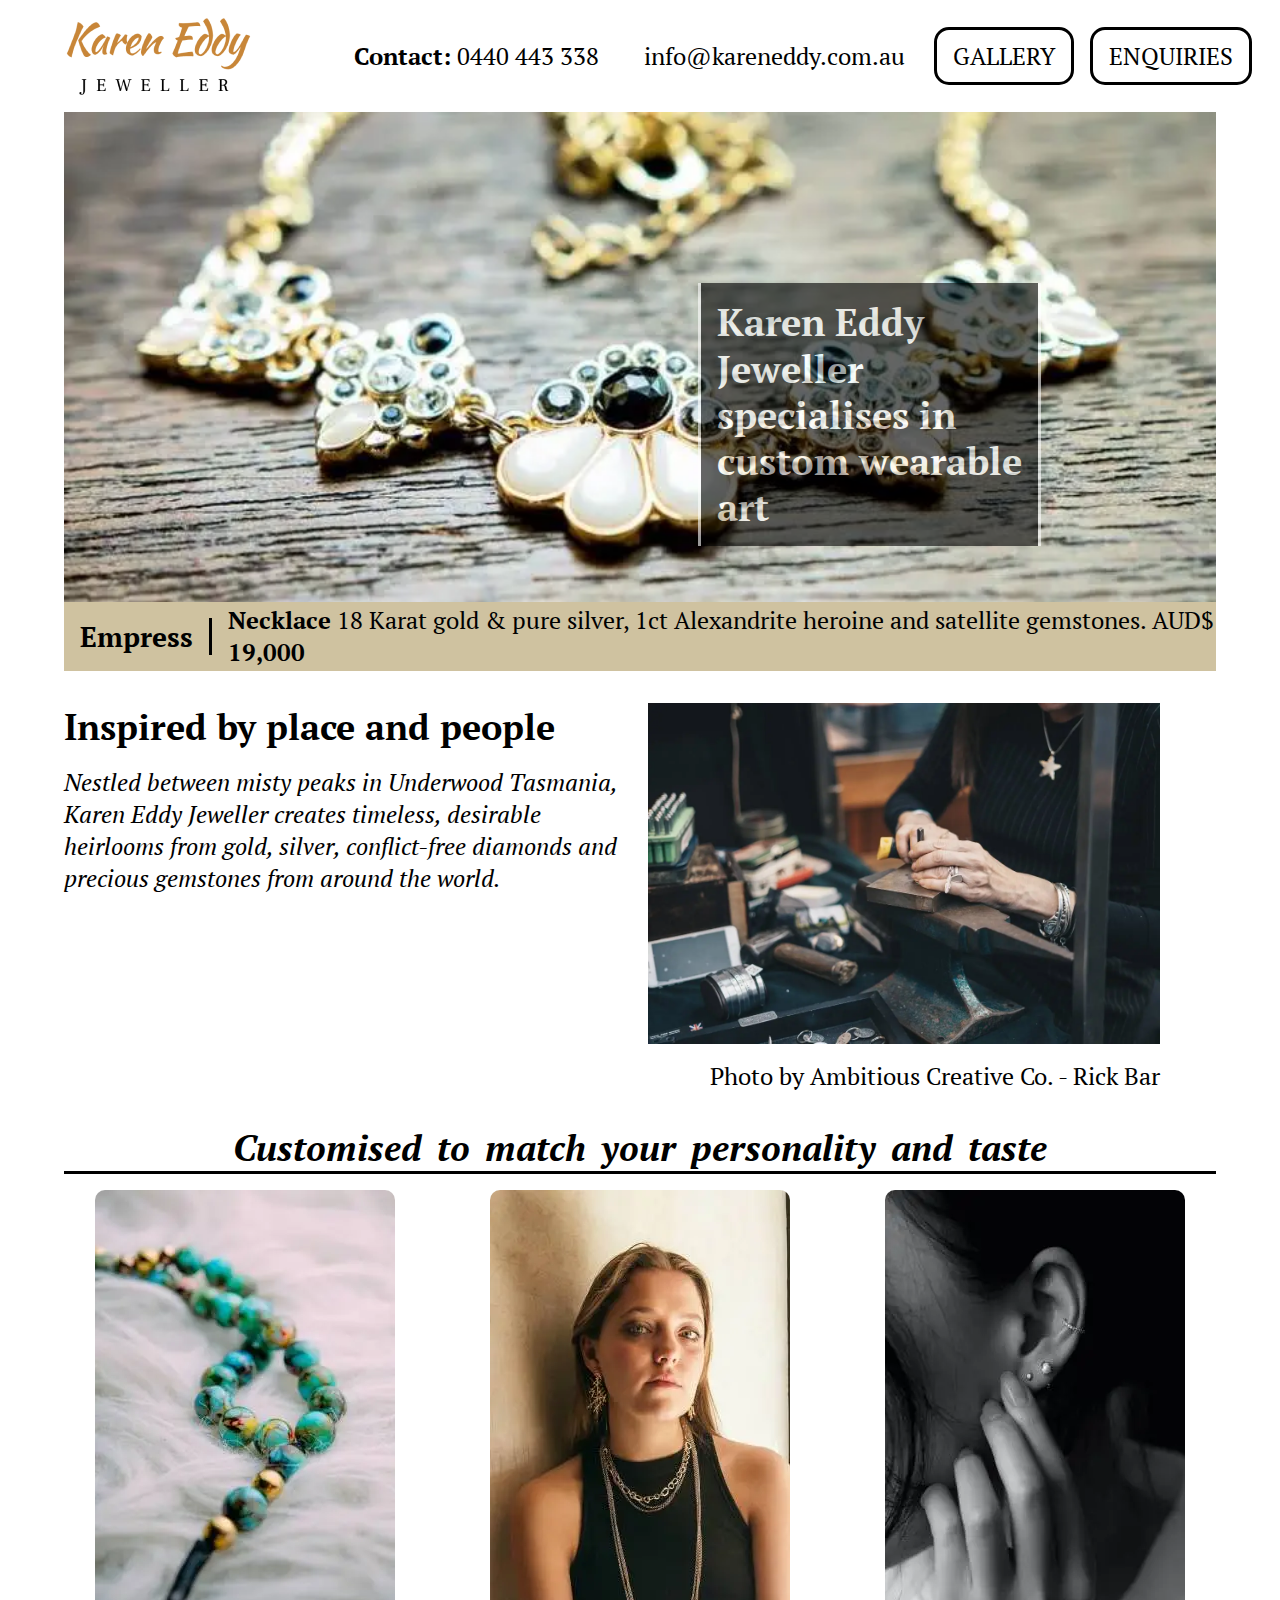
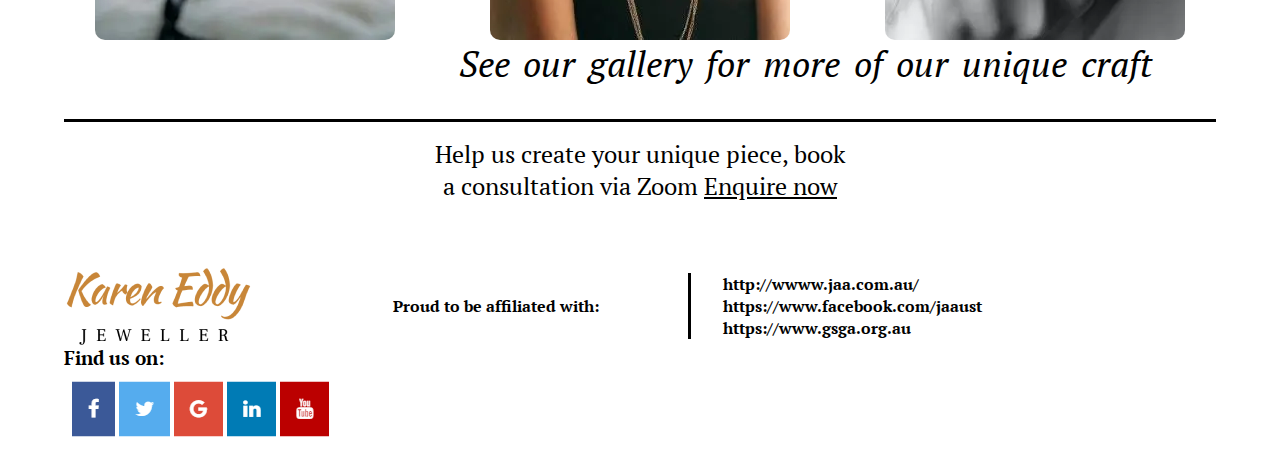
==== index.html @ 3f319aed "update catch" ====
<!DOCTYPE html>
<html lang="en">
<head>
<meta charset="UTF-8">
<meta name="viewport" content="width=device-width, initial-scale=1.0">
<meta http-equiv="Cache-Control" content="public, max-age=3600">
<link rel="stylesheet" href="css/index-style.css?v=12345">
<link rel="preconnect" href="https://fonts.googleapis.com">
<link rel="preconnect" href="https://fonts.gstatic.com" crossorigin>
<link href="https://fonts.googleapis.com/css2?family=PT+Serif:ital,wght@0,400;0,700;1,400;1,700&display=swap" rel="stylesheet">
<title>Karen Eddy Jeweller</title>
<link rel="icon" href="img/favicon.ico" type="image/ico">
<link rel="icon" href="img/favicon.png" type="image/png">
</head>
<body>
<header>
<nav><a href="index.html" aria-label="Visit the Homepage"><img class="logo" src="img/karen-eddy-logo.png" alt="Karen Eddy Jeweller Logo"></a></nav>
<nav><a href="tel:0440443338"><b>Contact: </b> 0440 443 338</a></nav>
<nav><a class="mailto" href="mailto:info@kareneddy.com.au">info@kareneddy.com.au</a></nav>
<nav class="two-buttons">
<a class="gallery-button button-shape" href="gallery.html">GALLERY</a>
<a class="contact-button button-shape" href="contact.html">ENQUIRIES</a>
</nav>
</header>
<main>
<section class="hero">
<img class="hero-img" src="img/hero.webp" alt="hero img">
<h1>Karen Eddy<br> Jeweller <br> specialises in <br> custom wearable <br> art</h1>
<div class="hero-text">
<h3 class="v-line">Empress</h3>
<p><b>Necklace </b>18 Karat gold & pure silver, 1ct Alexandrite heroine and satellite gemstones. AUD$ <b>19,000</b></p>
</div>
</section>
<section class="inspired">
<div>
<h2>Inspired by place and people</h2>
<p>Nestled between misty peaks in Underwood Tasmania, Karen Eddy Jeweller creates timeless, desirable heirlooms from gold, silver, conflict-free diamonds and precious gemstones from around the world.</p>
</div>
<div>
<figure><img src="img/rick-barrett-1200x800.webp" alt="rick barrett">
<figcaption>Photo by Ambitious Creative Co. - Rick Bar</figcaption>
</figure>
</div>
</section>
<section class="customised">
<h2>Customised to match your personality and taste</h2>
<div class="three-pics">
<img src="img/blue-ncklce300.webp" alt="blue Necklace">
<img src="img/alvaro-300.webp" alt="alvaro">
<img src="img/cat-han-300.webp" alt="cat han">
</div>
<p>See our gallery for more of our unique craft</p>
</section>
<p class="center">Help us create your unique piece, book <br> a consultation via Zoom <a href="https://l.messenger.com/l.php?u=https%3A%2F%2Fzoom.us%2Fj%2F5516921277%3Fpwd%3DQnNYa2laWkFjTUZHS0JlYVZRZE9TZz09&h=AT195xchZKoIIgQfu7_6YPaNGBlKBGtDqMNAaRHPLNyatQp94a1ZLDa_4GCEI8zscUtChY9Wft1dwDy5FuY_3c-qdDzVteqWljWtGcA4yQSqy2ZzFU0yNW_iviPTFX38iOUr5g">Enquire now</a></p>
</main>
<footer>
<a href="index.html" aria-label="Visit the Homepage"><img class="logo" src="img/karen-eddy-logo.png" alt="Karen Eddy Jeweller Logo"></a>
<div class="footer-middle">
<h4>Proud to be affiliated with:</h4>
<div class="footer-links">
<a href="https://wwww.jaa.com.au/">http://wwww.jaa.com.au/</a> <br>
<a href="https://www.facebook.com/jaaust">https://www.facebook.com/jaaust</a><br>
<a href="https://www.gsga.org.au">https://www.gsga.org.au</a> <br>
</div>
</div>
<div>
<h3>Find us on:</h3> <img src="img/socials.png" alt="">
</div>
</footer>
</body>
</html>
---- css/index-style.css ----
* {
  padding: 0;
  margin: 0;
  box-sizing: border-box;
}
html {
  scroll-behavior: smooth;
}
img {
  display: block;
  max-width: 100%;
  height: auto;
  box-sizing: border-box;
}
body {
  font-family: "PT Serif", serif;
  font-style: normal;
  margin: 0 auto;
  max-width: 90vw;
  font-size: min(max(1.3em, 3vw), 1.5em);
}
header {
  display: grid;
  grid-template-columns: repeat(auto-fill, minmax(260px, 1fr));
  justify-content: space-evenly;
  gap: 0.5rem;
  align-items: center;
  padding: 1rem 0;
}
.two-buttons {
  display: grid;
  grid-template-columns: 1fr 1fr;
  gap: 1rem;
  justify-content: center;
  margin: 0 auto;
}
a {
  text-decoration: none;
  color: black;
}
.button-shape {
  display: inline-block;
  border: solid black;
  padding: 0.6rem 1rem;
  cursor: pointer;
  border-radius: 15px;
  text-align: center;
  align-items: center;
  margin: auto;
}
.hero {
  background-color: #cfc2a0;
  display: grid;
  grid-template-columns: 1fr; /* Single column */
  grid-template-rows: auto; /* Auto-sized rows */
}
.hero-img {
  min-width: 90vw;
  grid-column: 1; /* Image spans the entire column */
  grid-row: 1; /* Image occupies the first row */
  max-width: 100%; /* Ensure image doesn't overflow */
}
h1 {
  grid-column: 1; /* Overlay content in the same grid area as the image */
  grid-row: 1; /* Overlay content occupies the same row as the image */
  position: relative; /* Adjust as needed */
  width: fit-content;
  height: fit-content;
  top: 35%;
  left: 55%;
  color: white;
  background: black;
  border-left: solid white 0.2rem;
  border-right: solid white 0.2rem;
  padding: 1rem;
  opacity: 0.6;
  font-size: 3vw;
  line-height: 1.2;
}
.hero-text {
  display: flex;
  align-items: center;
}
.v-line {
  border-right: solid black;
  margin: 1rem;
  padding-right: 1rem;
}
.inspired h2 {
  margin-bottom: 1rem;
}
.inspired {
  display: grid;
  grid-template-columns: repeat(auto-fill, minmax(450px, 1fr));
  gap: 1rem;
  padding: 2rem 0;
}
.inspired figure {
  max-width: 40vw;
  border-radius: 0.7rem;
  text-align: end;
}
.inspired p {
  font-weight: 400;
  font-style: italic;
}
.inspired figcaption {
  padding-top: 1rem;
}
.customised h2 {
  text-align: center;
  font-style: italic;
  word-spacing: 5px;
  border-bottom: solid black;
}
/* Grid for Three Pictures */
.three-pics {
  display: grid;
  grid-template-columns: repeat(auto-fit, minmax(200px, 1fr));
  gap: 2rem;
  padding: 1rem 0rem 5rem 0rem;
  margin: 0 auto; /* Center the grid horizontally */
}
/* Customized Image Styling */
.customised img {
  border-radius: 10px;
  display: block; /* Remove any extra spacing around images */
  margin: 0 auto; /* Center images horizontally */
}
/* Customized Paragraph */
.customised p {
  margin-top: -5rem;
  margin-right: 4rem;
  text-align: end;
  word-spacing: 0.3rem;
  font-style: italic;
  font-size: min(max(1.3em, 3vw), 1.5em);
}
/* Footer Styles */
hr {
  width: 80%;
  margin: 0 auto;
}
.center {
  padding: 1rem;
  text-align: center;
  margin: 2rem 0 3rem;
  font-size: min(max(1em, 1.5vw), 1.5em);
  border-top: solid black;
}
.center a {
  text-decoration: underline;
}
footer {
  display: flex;
  flex-wrap: wrap;
  align-items: center;
  justify-content: stretch;
  margin-bottom: 1rem;
  font-weight: 700;
  font-size: medium;
}
footer :nth-child(1),
footer :nth-child(2) {
  padding-right: 2rem;
}
footer :nth-child(2) {
  flex-grow: 3;
}
footer :nth-child(1),
footer :nth-child(3) {
  flex-grow: 1;
}
.footer-middle {
  display: flex;
  flex-wrap: wrap;
  align-items: center;
}
.footer-links {
  border-left: solid black;
  padding-left: 2rem;
}
footer h3 {
  padding-bottom: 0.3rem;
}
footer a {
  font-weight: 700;
}
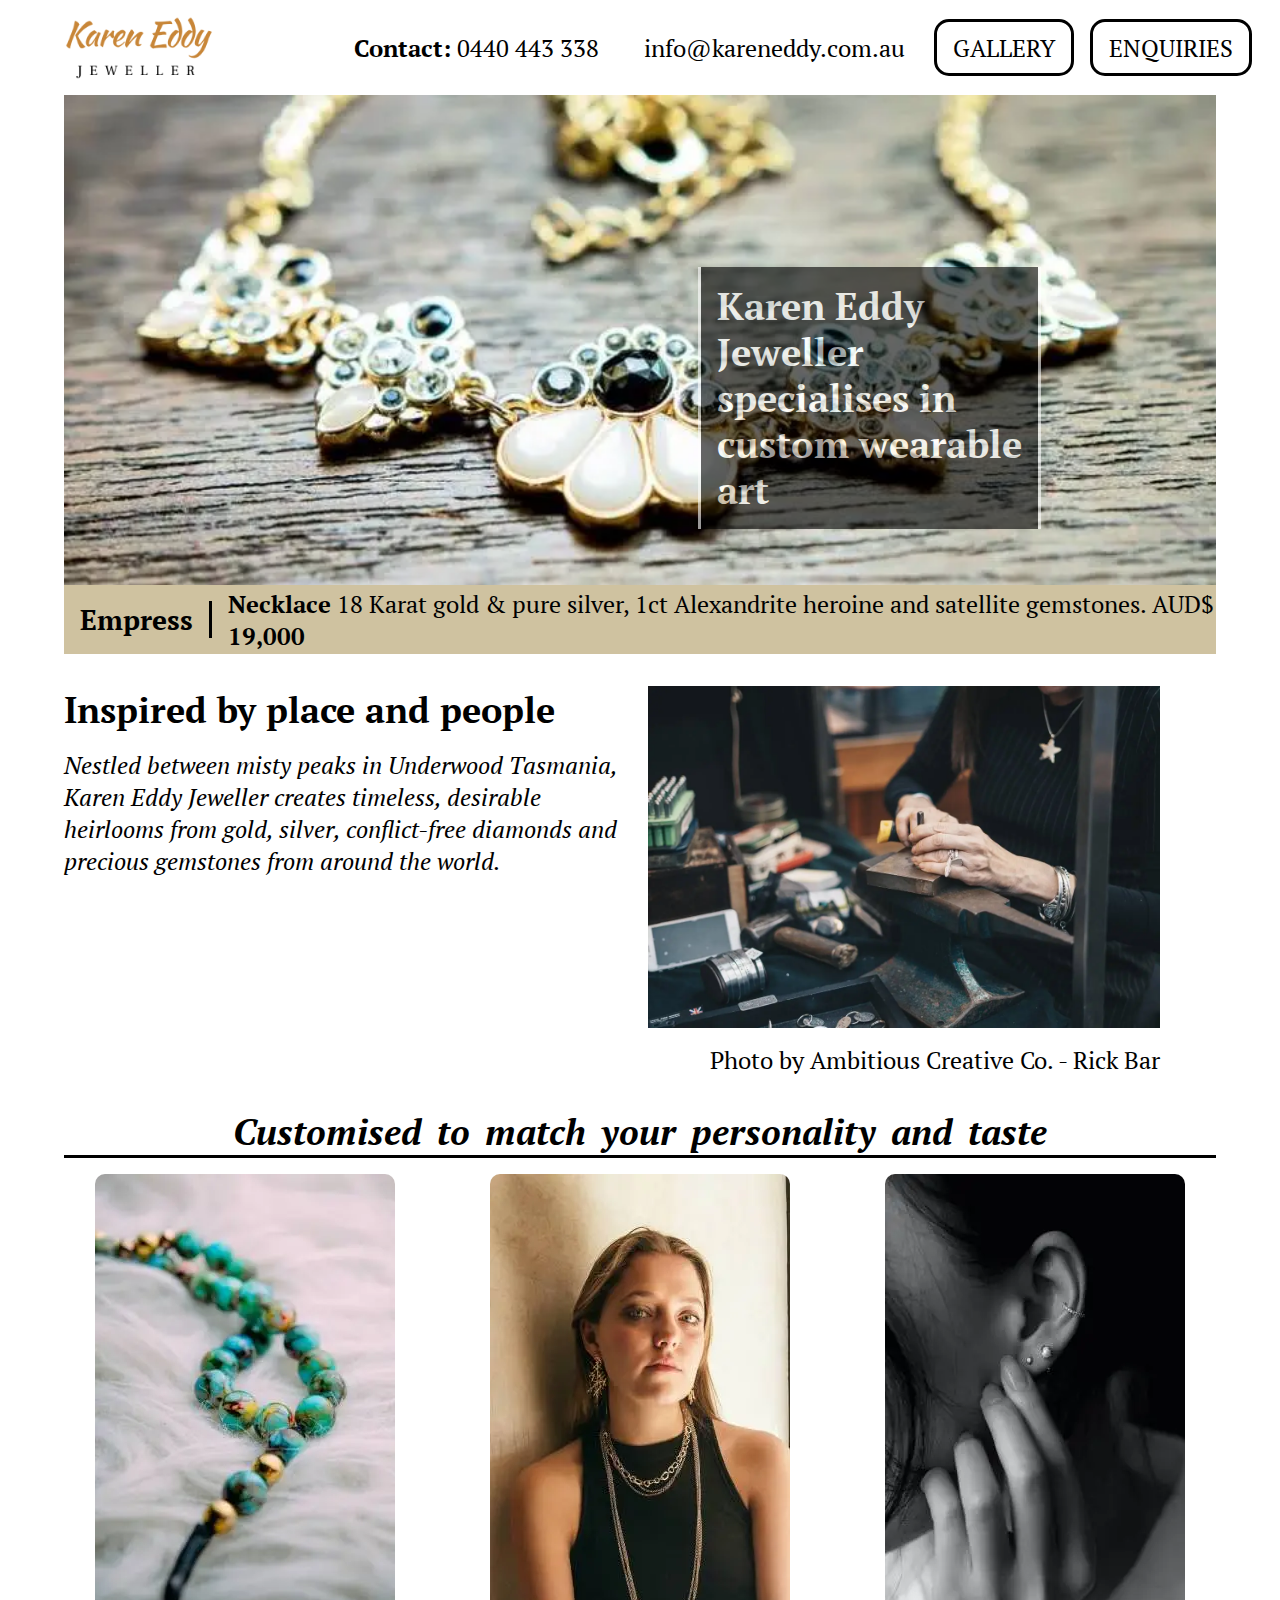
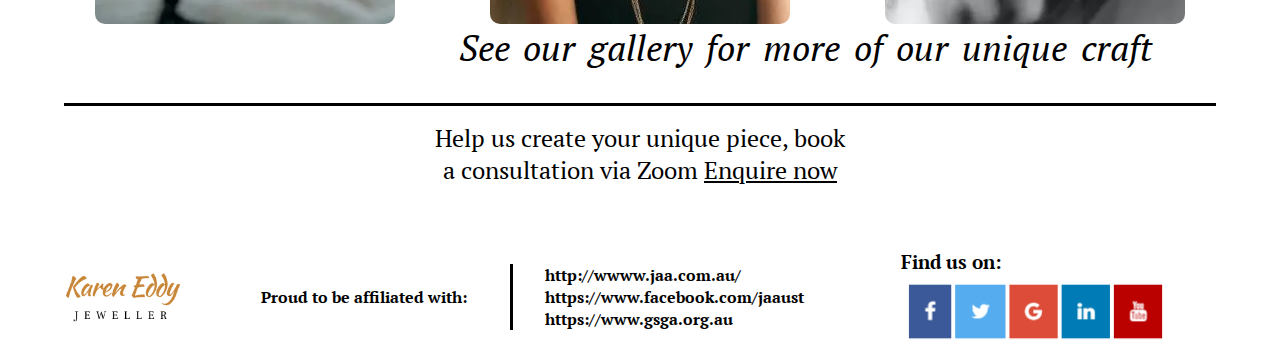
==== commit 8e8ac763: "image update" ====
--- a/index.html
+++ b/index.html
@@ -14,7 +14,7 @@
 </head>
 <body>
 <header>
-<nav><a href="index.html" aria-label="Visit the Homepage"><img class="logo" src="img/karen-eddy-logo.png" alt="Karen Eddy Jeweller Logo"></a></nav>
+<nav><a href="index.html" aria-label="Visit the Homepage"><img class="logo" src="img/karen-eddy-logo.png" alt="Karen Eddy Jeweller Logo" width="150" height="70" /></a></nav>
 <nav><a href="tel:0440443338"><b>Contact: </b> 0440 443 338</a></nav>
 <nav><a class="mailto" href="mailto:info@kareneddy.com.au">info@kareneddy.com.au</a></nav>
 <nav class="two-buttons">
@@ -24,7 +24,7 @@
 </header>
 <main>
 <section class="hero">
-<img class="hero-img" src="img/hero.webp" alt="hero img">
+<img class="hero-img" src="img/hero.webp" alt="hero img" width="1200" height="800" />
 <h1>Karen Eddy<br> Jeweller <br> specialises in <br> custom wearable <br> art</h1>
 <div class="hero-text">
 <h3 class="v-line">Empress</h3>
@@ -37,7 +37,7 @@
 <p>Nestled between misty peaks in Underwood Tasmania, Karen Eddy Jeweller creates timeless, desirable heirlooms from gold, silver, conflict-free diamonds and precious gemstones from around the world.</p>
 </div>
 <div>
-<figure><img src="img/rick-barrett-1200x800.webp" alt="rick barrett">
+<figure><img src="img/rick-barrett-1200x800.webp" alt="rick barrett" width="600" height="400" />
 <figcaption>Photo by Ambitious Creative Co. - Rick Bar</figcaption>
 </figure>
 </div>
@@ -45,16 +45,16 @@
 <section class="customised">
 <h2>Customised to match your personality and taste</h2>
 <div class="three-pics">
-<img src="img/blue-ncklce300.webp" alt="blue Necklace">
-<img src="img/alvaro-300.webp" alt="alvaro">
-<img src="img/cat-han-300.webp" alt="cat han">
+<img loading="lazy" src="img/blue-ncklce300.webp" alt="blue Necklace" width="300" height="300" />
+<img loading="lazy" src="img/alvaro-300.webp" alt="alvaro" width="300" height="300" />
+<img loading="lazy" src="img/cat-han-300.webp" alt="cat han" width="300" height="300" />
 </div>
 <p>See our gallery for more of our unique craft</p>
 </section>
 <p class="center">Help us create your unique piece, book <br> a consultation via Zoom <a href="https://l.messenger.com/l.php?u=https%3A%2F%2Fzoom.us%2Fj%2F5516921277%3Fpwd%3DQnNYa2laWkFjTUZHS0JlYVZRZE9TZz09&h=AT195xchZKoIIgQfu7_6YPaNGBlKBGtDqMNAaRHPLNyatQp94a1ZLDa_4GCEI8zscUtChY9Wft1dwDy5FuY_3c-qdDzVteqWljWtGcA4yQSqy2ZzFU0yNW_iviPTFX38iOUr5g">Enquire now</a></p>
 </main>
 <footer>
-<a href="index.html" aria-label="Visit the Homepage"><img class="logo" src="img/karen-eddy-logo.png" alt="Karen Eddy Jeweller Logo"></a>
+<a href="index.html" aria-label="Visit the Homepage"><img loading="lazy" class="logo" src="img/karen-eddy-logo.png" alt="Karen Eddy Jeweller Logo" width="150" height="70" /></a>
 <div class="footer-middle">
 <h4>Proud to be affiliated with:</h4>
 <div class="footer-links">
@@ -64,7 +64,7 @@
 </div>
 </div>
 <div>
-<h3>Find us on:</h3> <img src="img/socials.png" alt="">
+<h3>Find us on:</h3> <img loading="lazy" src="img/socials.png" alt="social links"width="300" height="70" />
 </div>
 </footer>
 </body>
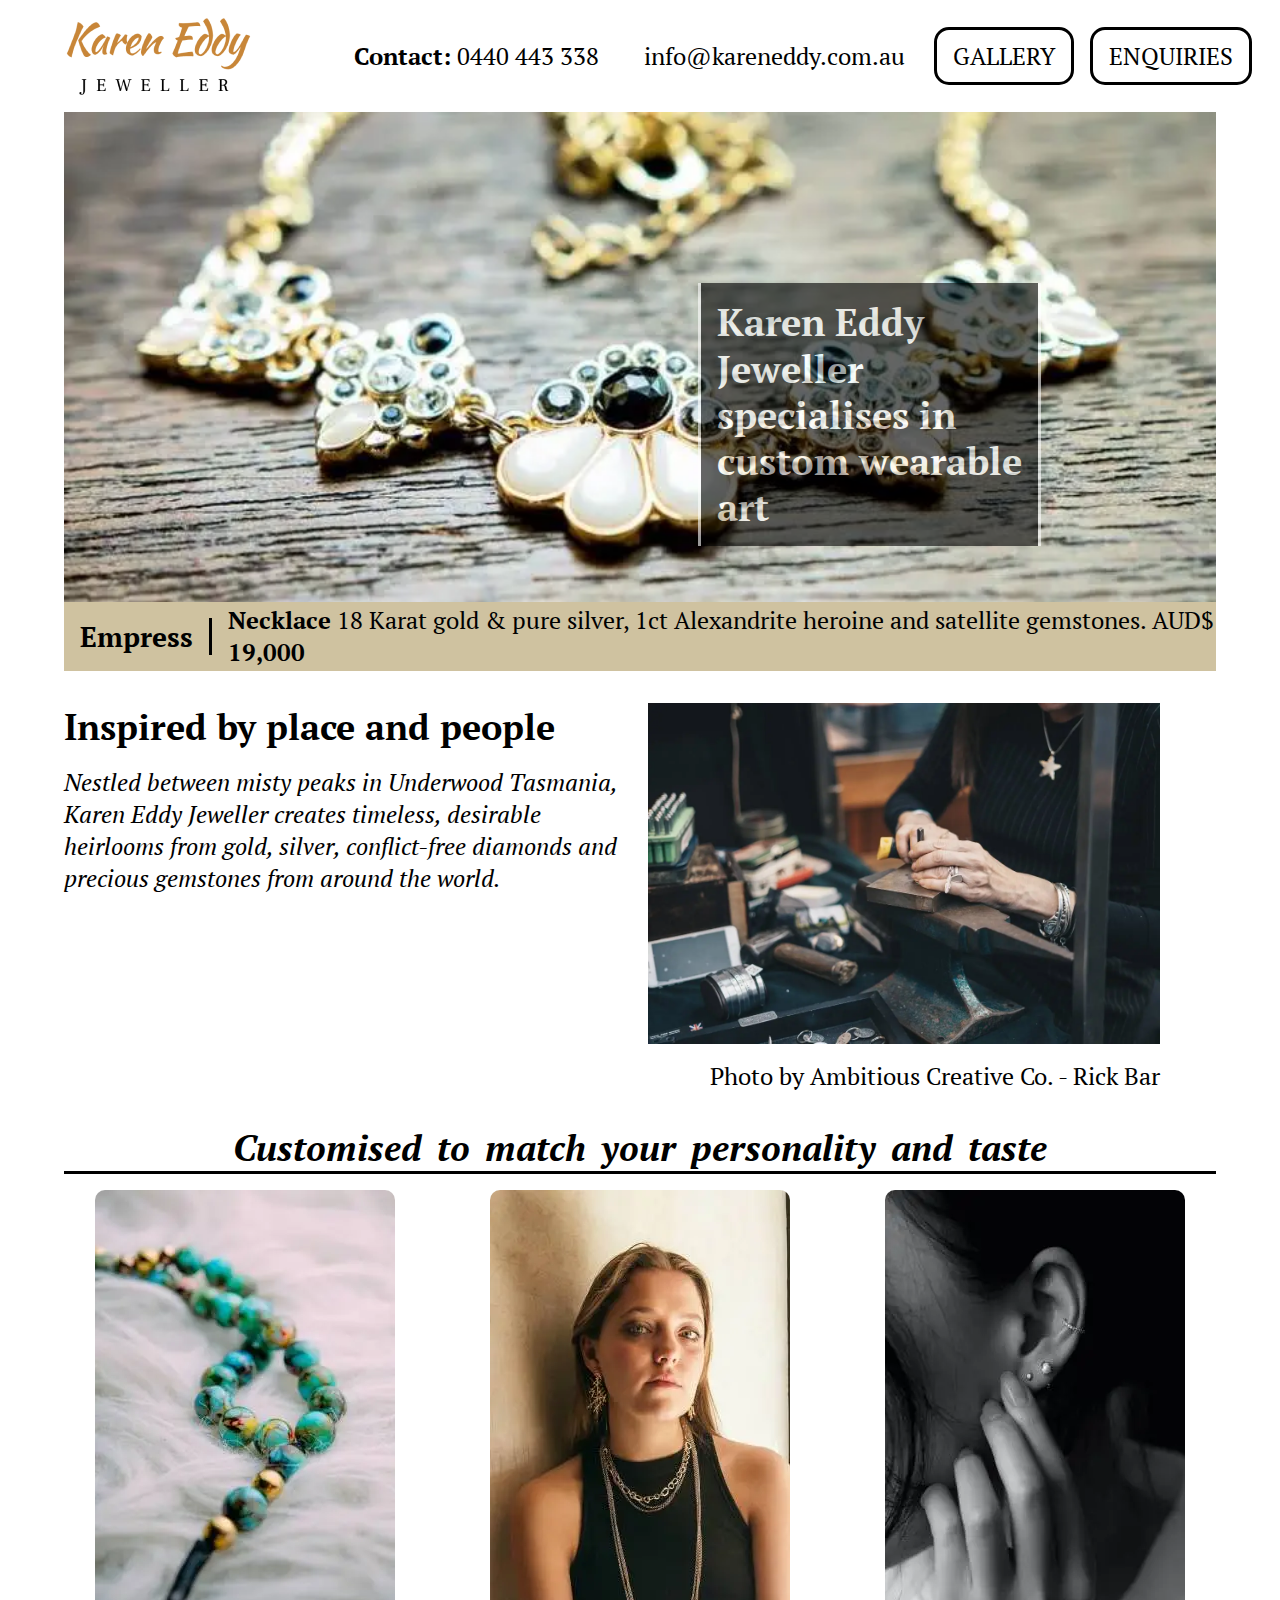
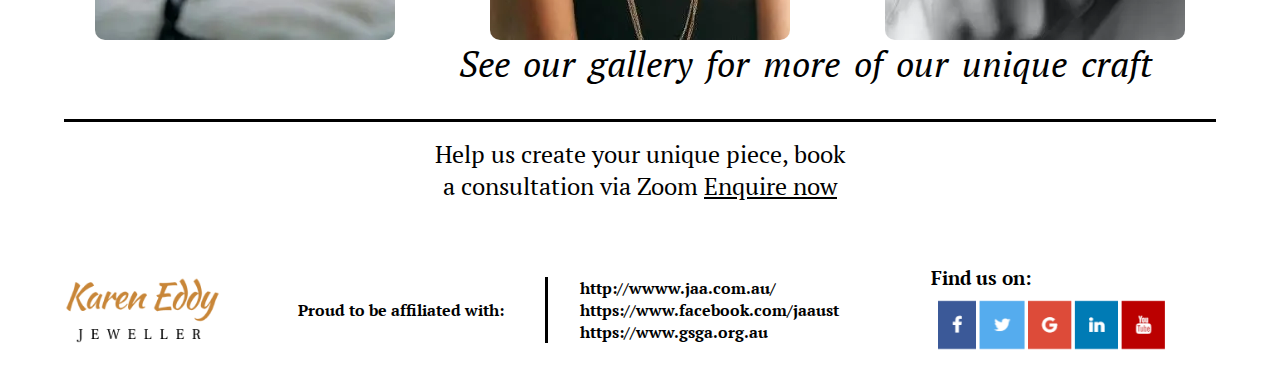
==== commit e39cd128: "update size pic" ====
--- a/index.html
+++ b/index.html
@@ -14,7 +14,7 @@
 </head>
 <body>
 <header>
-<nav><a href="index.html" aria-label="Visit the Homepage"><img class="logo" src="img/karen-eddy-logo.png" alt="Karen Eddy Jeweller Logo" width="150" height="70" /></a></nav>
+<nav><a href="index.html" aria-label="Visit the Homepage"><img class="logo" src="img/karen-eddy-logo.png" alt="Karen Eddy Jeweller Logo" width="189" height="80" /></a></nav>
 <nav><a href="tel:0440443338"><b>Contact: </b> 0440 443 338</a></nav>
 <nav><a class="mailto" href="mailto:info@kareneddy.com.au">info@kareneddy.com.au</a></nav>
 <nav class="two-buttons">
@@ -54,7 +54,7 @@
 <p class="center">Help us create your unique piece, book <br> a consultation via Zoom <a href="https://l.messenger.com/l.php?u=https%3A%2F%2Fzoom.us%2Fj%2F5516921277%3Fpwd%3DQnNYa2laWkFjTUZHS0JlYVZRZE9TZz09&h=AT195xchZKoIIgQfu7_6YPaNGBlKBGtDqMNAaRHPLNyatQp94a1ZLDa_4GCEI8zscUtChY9Wft1dwDy5FuY_3c-qdDzVteqWljWtGcA4yQSqy2ZzFU0yNW_iviPTFX38iOUr5g">Enquire now</a></p>
 </main>
 <footer>
-<a href="index.html" aria-label="Visit the Homepage"><img loading="lazy" class="logo" src="img/karen-eddy-logo.png" alt="Karen Eddy Jeweller Logo" width="150" height="70" /></a>
+<a href="index.html" aria-label="Visit the Homepage"><img loading="lazy" class="logo" src="img/karen-eddy-logo.png" alt="Karen Eddy Jeweller Logo" width="189" height="80" /></a>
 <div class="footer-middle">
 <h4>Proud to be affiliated with:</h4>
 <div class="footer-links">
@@ -64,7 +64,7 @@
 </div>
 </div>
 <div>
-<h3>Find us on:</h3> <img loading="lazy" src="img/socials.png" alt="social links"width="300" height="70" />
+<h3>Find us on:</h3> <img loading="lazy" src="img/socials.png" alt="social links"width="272" height="67" />
 </div>
 </footer>
 </body>
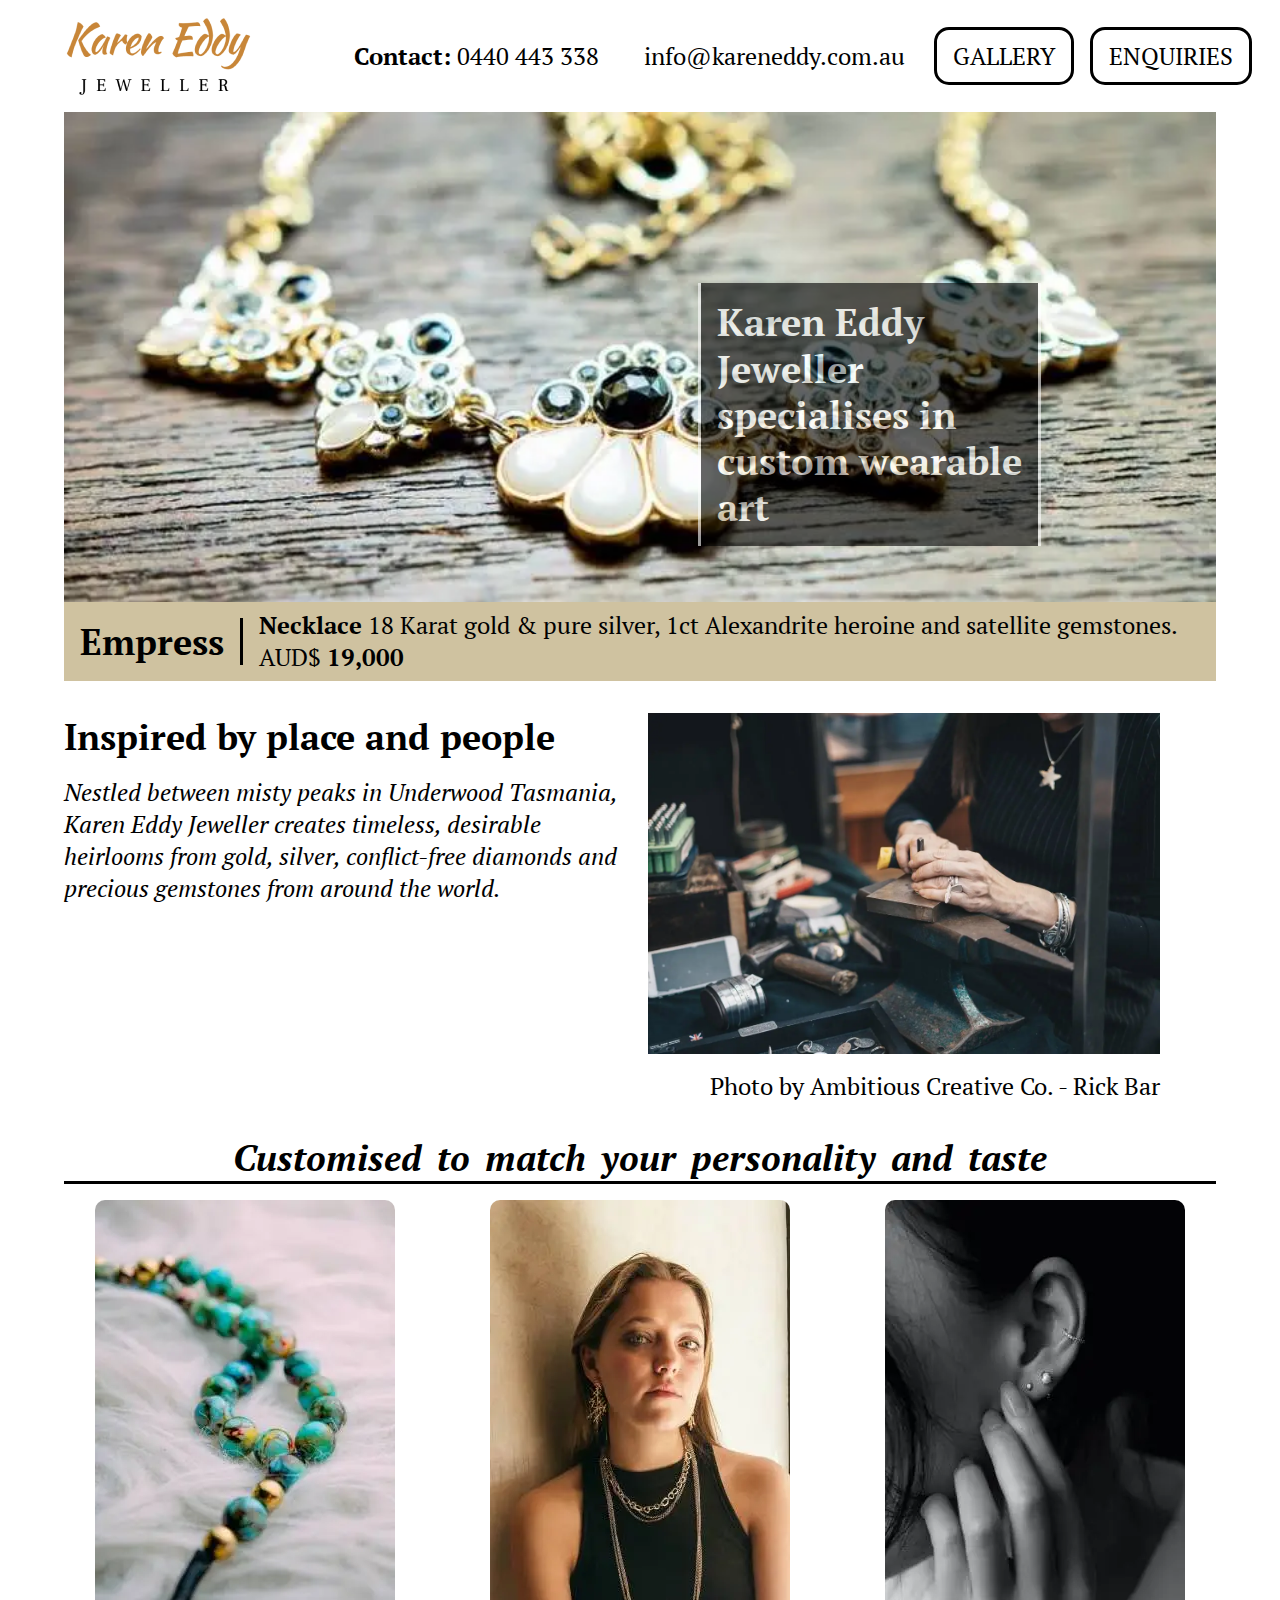
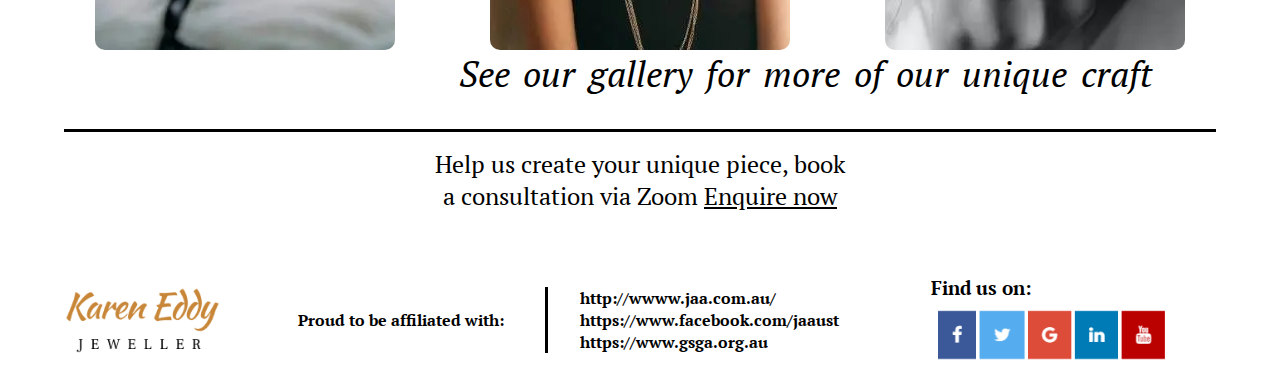
==== commit 50d9bc7e: "heading order" ====
--- a/index.html
+++ b/index.html
@@ -27,7 +27,7 @@
 <img class="hero-img" src="img/hero.webp" alt="hero img" width="1200" height="800" />
 <h1>Karen Eddy<br> Jeweller <br> specialises in <br> custom wearable <br> art</h1>
 <div class="hero-text">
-<h3 class="v-line">Empress</h3>
+<h2 class="v-line">Empress</h2>
 <p><b>Necklace </b>18 Karat gold & pure silver, 1ct Alexandrite heroine and satellite gemstones. AUD$ <b>19,000</b></p>
 </div>
 </section>
--- a/css/index-style.css
+++ b/css/index-style.css
@@ -10,14 +10,13 @@
   display: block;
   max-width: 100%;
   height: auto;
-  box-sizing: border-box;
 }
 body {
   font-family: "PT Serif", serif;
   font-style: normal;
   margin: 0 auto;
   max-width: 90vw;
-  font-size: min(max(1.3em, 3vw), 1.5em);
+  font-size: clamp(1.3em, 3vw, 1.5em);
 }
 header {
   display: grid;
@@ -51,19 +50,19 @@
 .hero {
   background-color: #cfc2a0;
   display: grid;
-  grid-template-columns: 1fr; /* Single column */
-  grid-template-rows: auto; /* Auto-sized rows */
+  grid-template-columns: 1fr;
+  grid-template-rows: auto;
 }
 .hero-img {
   min-width: 90vw;
-  grid-column: 1; /* Image spans the entire column */
-  grid-row: 1; /* Image occupies the first row */
-  max-width: 100%; /* Ensure image doesn't overflow */
+  grid-column: 1;
+  grid-row: 1;
+  max-width: 100%;
 }
 h1 {
-  grid-column: 1; /* Overlay content in the same grid area as the image */
-  grid-row: 1; /* Overlay content occupies the same row as the image */
-  position: relative; /* Adjust as needed */
+  grid-column: 1;
+  grid-row: 1;
+  position: relative;
   width: fit-content;
   height: fit-content;
   top: 35%;
@@ -113,30 +112,26 @@
   word-spacing: 5px;
   border-bottom: solid black;
 }
-/* Grid for Three Pictures */
 .three-pics {
   display: grid;
   grid-template-columns: repeat(auto-fit, minmax(200px, 1fr));
   gap: 2rem;
   padding: 1rem 0rem 5rem 0rem;
-  margin: 0 auto; /* Center the grid horizontally */
+  margin: 0 auto;
 }
-/* Customized Image Styling */
 .customised img {
   border-radius: 10px;
-  display: block; /* Remove any extra spacing around images */
-  margin: 0 auto; /* Center images horizontally */
+  display: block;
+  margin: 0 auto;
 }
-/* Customized Paragraph */
 .customised p {
   margin-top: -5rem;
   margin-right: 4rem;
   text-align: end;
   word-spacing: 0.3rem;
   font-style: italic;
-  font-size: min(max(1.3em, 3vw), 1.5em);
+  font-size: clamp(1.3em, 3vw, 1.5em);
 }
-/* Footer Styles */
 hr {
   width: 80%;
   margin: 0 auto;
@@ -145,7 +140,7 @@
   padding: 1rem;
   text-align: center;
   margin: 2rem 0 3rem;
-  font-size: min(max(1em, 1.5vw), 1.5em);
+  font-size: clamp(1em, 1.5vw, 1.5em);
   border-top: solid black;
 }
 .center a {
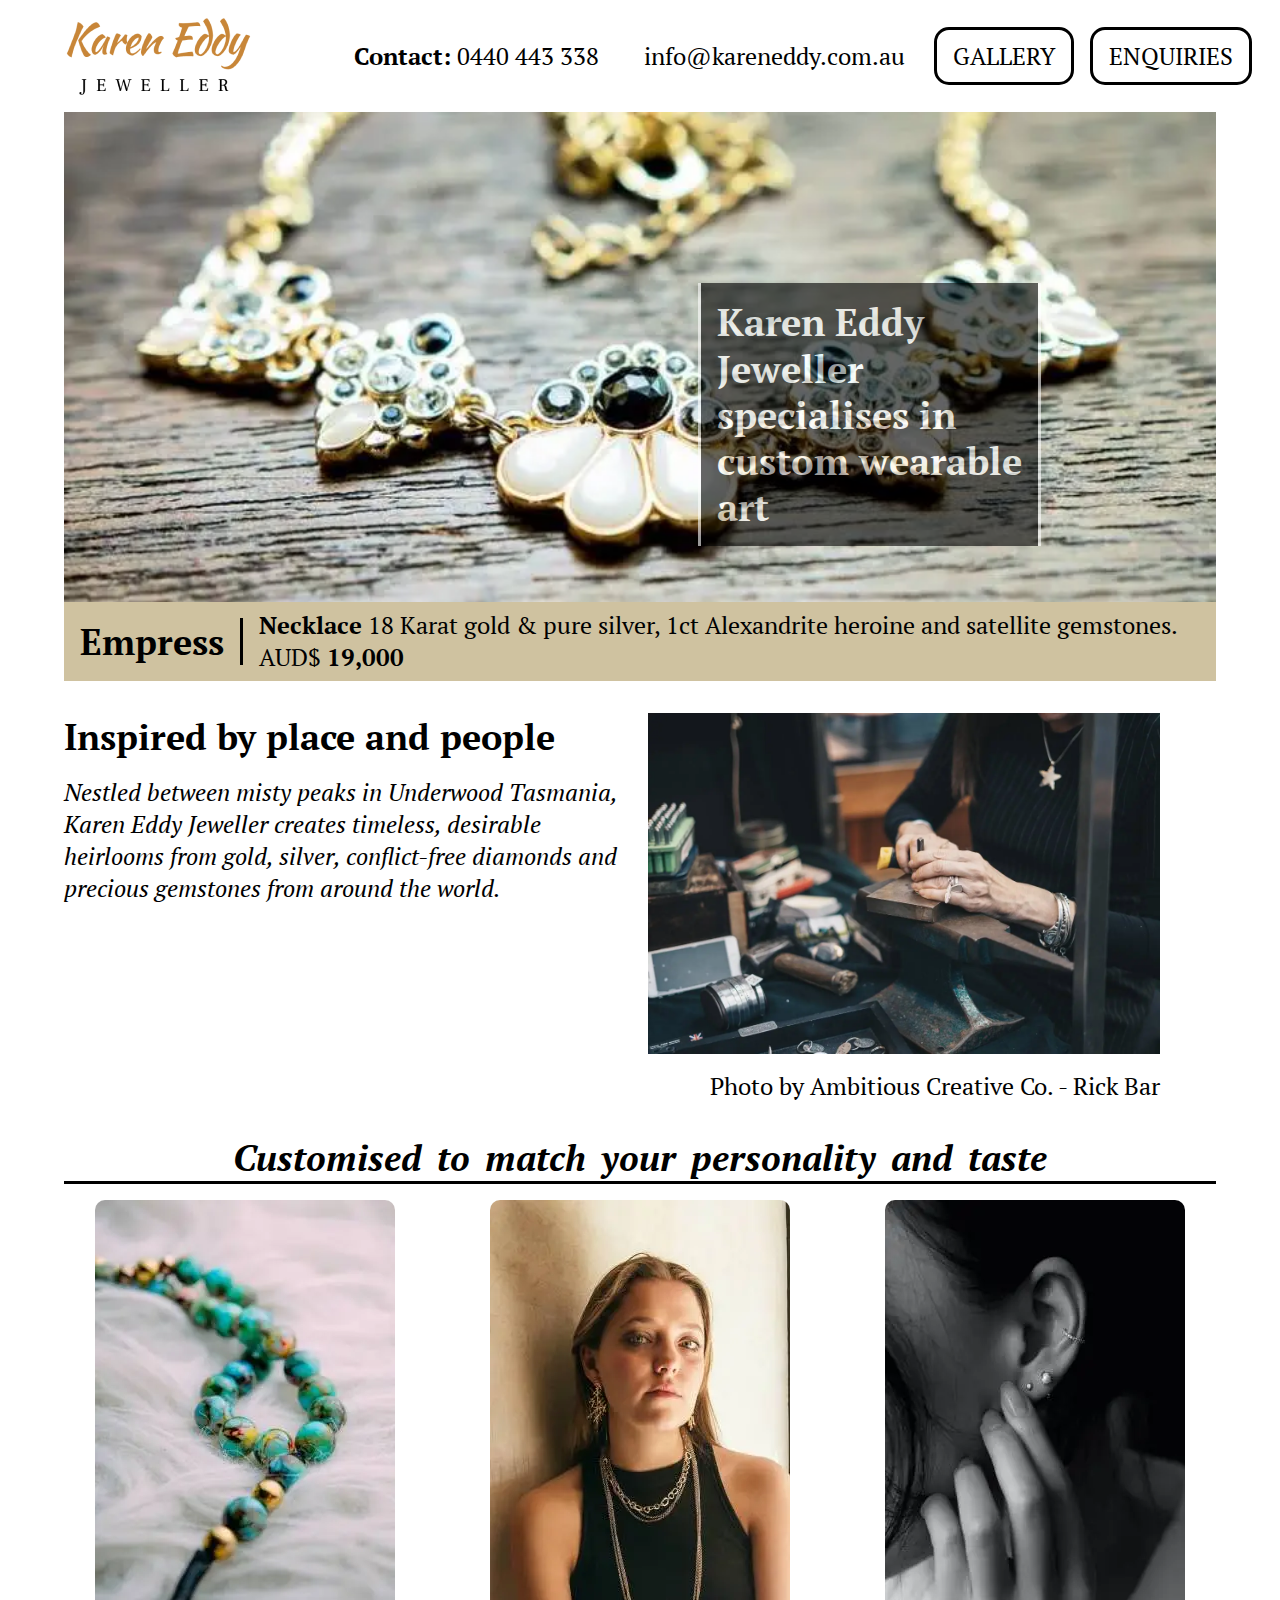
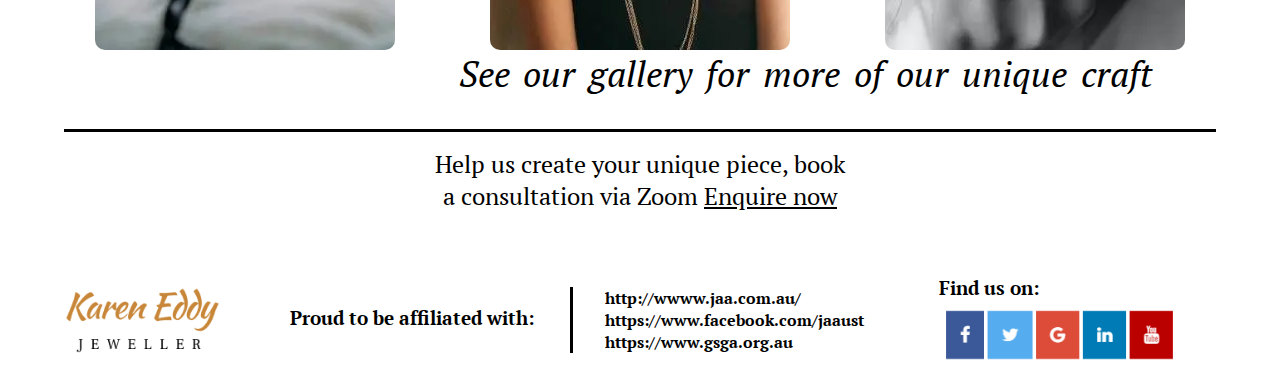
==== commit ed74c0fd: "order heading" ====
--- a/index.html
+++ b/index.html
@@ -56,7 +56,7 @@
 <footer>
 <a href="index.html" aria-label="Visit the Homepage"><img loading="lazy" class="logo" src="img/karen-eddy-logo.png" alt="Karen Eddy Jeweller Logo" width="189" height="80" /></a>
 <div class="footer-middle">
-<h4>Proud to be affiliated with:</h4>
+<h3>Proud to be affiliated with:</h3>
 <div class="footer-links">
 <a href="https://wwww.jaa.com.au/">http://wwww.jaa.com.au/</a> <br>
 <a href="https://www.facebook.com/jaaust">https://www.facebook.com/jaaust</a><br>
